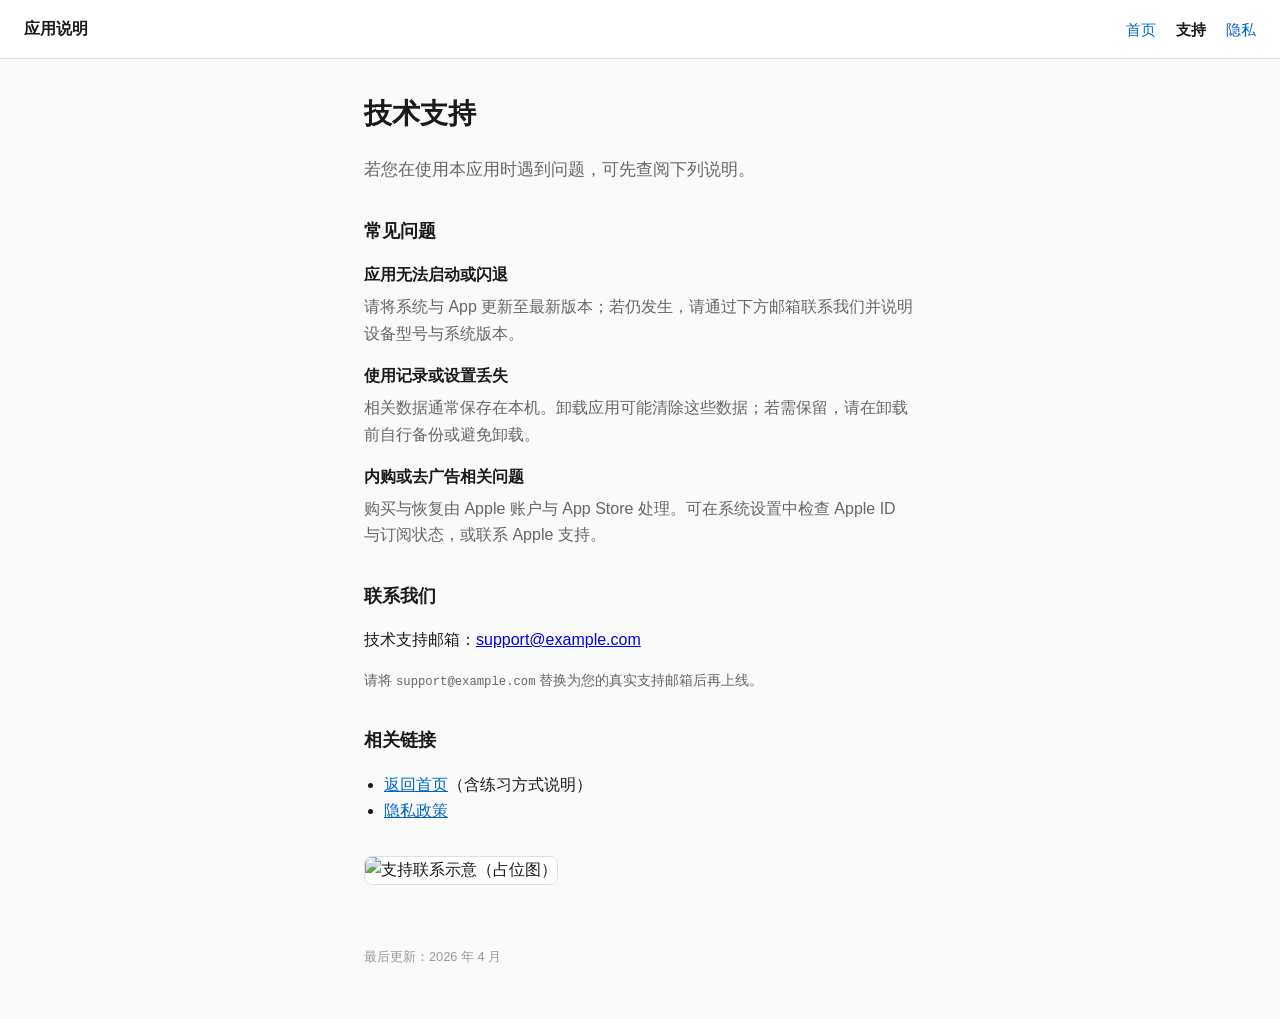
==== mental-arithmetic/support.html @ 2cfdb201 "update struct" ====
<!DOCTYPE html>
<html lang="zh-CN">
<head>
  <meta charset="UTF-8">
  <meta name="viewport" content="width=device-width, initial-scale=1.0">
  <title>技术支持</title>
  <link rel="stylesheet" href="site.css">
</head>
<body>
  <header class="site-header">
    <a class="logo" href="index.html">应用说明</a>
    <nav class="nav">
      <a href="index.html">首页</a>
      <a href="support.html" aria-current="page">支持</a>
      <a href="privacy.html">隐私</a>
    </nav>
  </header>

  <main class="main narrow">
    <h1>技术支持</h1>
    <p class="lead">若您在使用本应用时遇到问题，可先查阅下列说明。</p>

    <section>
      <h2>常见问题</h2>
      <dl class="faq">
        <dt>应用无法启动或闪退</dt>
        <dd>请将系统与 App 更新至最新版本；若仍发生，请通过下方邮箱联系我们并说明设备型号与系统版本。</dd>
        <dt>使用记录或设置丢失</dt>
        <dd>相关数据通常保存在本机。卸载应用可能清除这些数据；若需保留，请在卸载前自行备份或避免卸载。</dd>
        <dt>内购或去广告相关问题</dt>
        <dd>购买与恢复由 Apple 账户与 App Store 处理。可在系统设置中检查 Apple ID 与订阅状态，或联系 Apple 支持。</dd>
      </dl>
    </section>

    <section>
      <h2>联系我们</h2>
      <p>技术支持邮箱：<a href="mailto:support@example.com">support@example.com</a></p>
      <p class="note">请将 <code>support@example.com</code> 替换为您的真实支持邮箱后再上线。</p>
    </section>

    <section>
      <h2>相关链接</h2>
      <ul class="link-list">
        <li><a href="index.html">返回首页</a>（含练习方式说明）</li>
        <li><a href="privacy.html">隐私政策</a></li>
      </ul>
    </section>

    <figure class="inline-figure">
      <img src="images/support-contact.svg" width="240" height="120" alt="支持联系示意（占位图）">
    </figure>
  </main>

  <footer class="site-footer">
    <p>最后更新：2026 年 4 月</p>
  </footer>
</body>
</html>
---- mental-arithmetic/site.css ----
:root {
  --text: #1a1a1a;
  --muted: #666;
  --border: #e0e0e0;
  --bg: #fafafa;
  --accent: #0066cc;
  --max: 720px;
  --narrow: 600px;
}

*,
*::before,
*::after {
  box-sizing: border-box;
}

body {
  margin: 0;
  font-family: -apple-system, BlinkMacSystemFont, "Segoe UI", Roboto, "Helvetica Neue", Arial, sans-serif;
  color: var(--text);
  line-height: 1.65;
  background: var(--bg);
}

.site-header {
  display: flex;
  flex-wrap: wrap;
  align-items: center;
  justify-content: space-between;
  gap: 12px;
  padding: 16px 24px;
  background: #fff;
  border-bottom: 1px solid var(--border);
}

.logo {
  font-weight: 600;
  color: var(--text);
  text-decoration: none;
}

.nav {
  display: flex;
  gap: 20px;
}

.nav a {
  color: var(--accent);
  text-decoration: none;
  font-size: 0.95rem;
}

.nav a:hover {
  text-decoration: underline;
}

.nav a[aria-current="page"] {
  font-weight: 600;
  color: var(--text);
}

.main {
  max-width: var(--max);
  margin: 0 auto;
  padding: 32px 24px 48px;
}

.main.narrow {
  max-width: var(--narrow);
}

h1 {
  font-size: 1.75rem;
  margin-top: 0;
}

h2 {
  font-size: 1.15rem;
  margin-top: 2rem;
}

.lead {
  font-size: 1.05rem;
  color: var(--muted);
}

.hero {
  display: flex;
  flex-wrap: wrap;
  align-items: center;
  gap: 24px;
  margin-bottom: 40px;
}

.hero-text {
  flex: 1 1 240px;
}

.hero-figure {
  margin: 0;
  flex: 0 0 auto;
}

.hero-figure img {
  display: block;
  border-radius: 12px;
  border: 1px solid var(--border);
  background: #fff;
}

.cards .steps {
  padding-left: 1.25rem;
}

.cards .steps li {
  margin-bottom: 0.5rem;
}

.gallery {
  display: flex;
  flex-wrap: wrap;
  gap: 16px;
  margin-top: 24px;
}

.gallery img {
  border-radius: 8px;
  border: 1px solid var(--border);
  background: #fff;
}

.links-grid {
  margin-top: 48px;
  padding-top: 24px;
  border-top: 1px solid var(--border);
}

.link-list {
  padding-left: 1.25rem;
}

.link-list a {
  color: var(--accent);
}

.faq dt {
  font-weight: 600;
  margin-top: 1rem;
}

.faq dd {
  margin: 0.35rem 0 0;
  color: var(--muted);
}

.note {
  font-size: 0.9rem;
  color: var(--muted);
}

.note code {
  font-size: 0.85em;
}

.inline-figure {
  margin: 2rem 0 0;
}

.inline-figure img {
  border-radius: 8px;
  border: 1px solid var(--border);
  background: #fff;
}

.site-footer {
  max-width: var(--max);
  margin: 0 auto;
  padding: 0 24px 40px;
  font-size: 0.8rem;
  color: #999;
}

.main.narrow + .site-footer {
  max-width: var(--narrow);
}
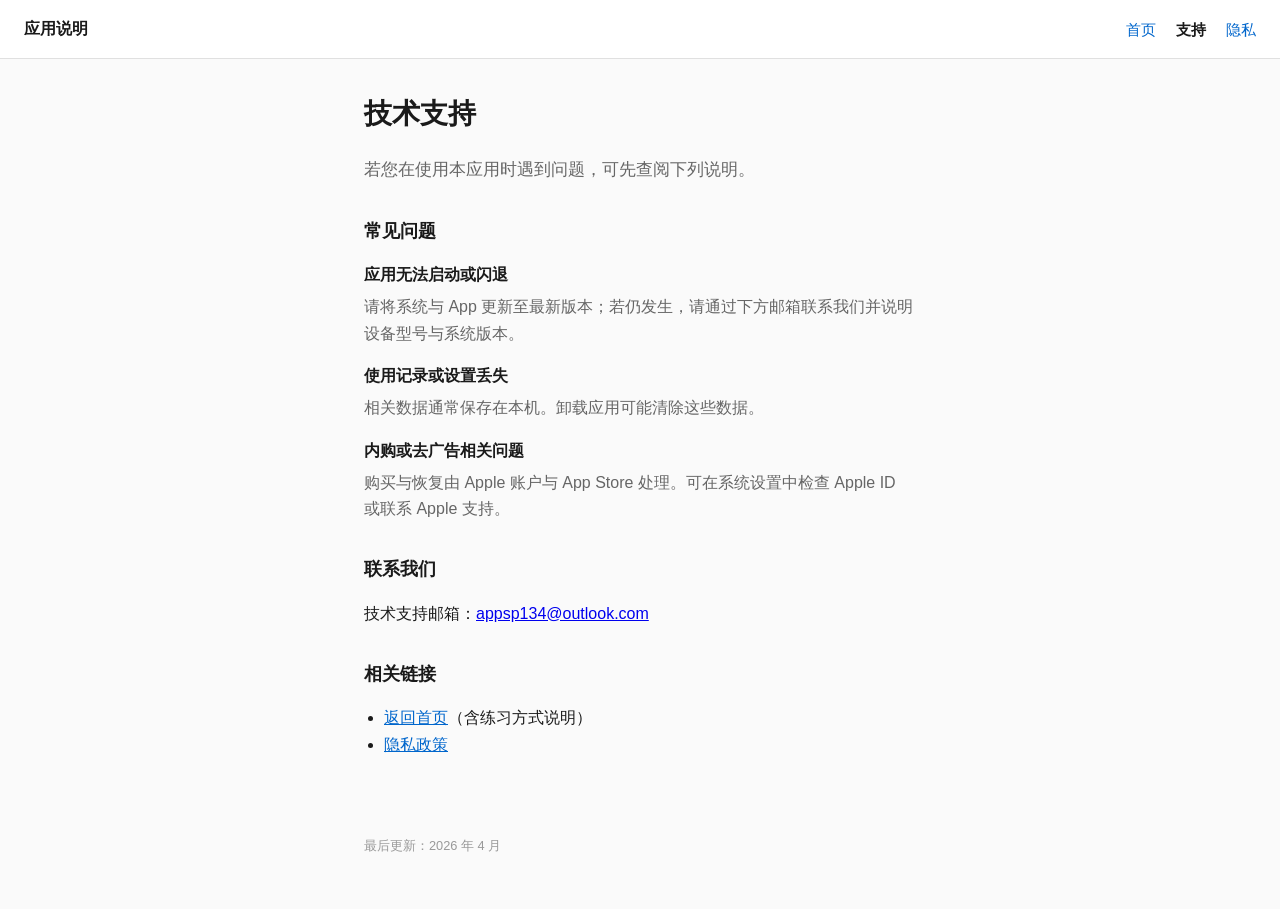
==== commit 6ebb54fc: "更新支持信息" ====
--- a/mental-arithmetic/support.html
+++ b/mental-arithmetic/support.html
@@ -26,16 +26,15 @@
         <dt>应用无法启动或闪退</dt>
         <dd>请将系统与 App 更新至最新版本；若仍发生，请通过下方邮箱联系我们并说明设备型号与系统版本。</dd>
         <dt>使用记录或设置丢失</dt>
-        <dd>相关数据通常保存在本机。卸载应用可能清除这些数据；若需保留，请在卸载前自行备份或避免卸载。</dd>
+        <dd>相关数据通常保存在本机。卸载应用可能清除这些数据。</dd>
         <dt>内购或去广告相关问题</dt>
-        <dd>购买与恢复由 Apple 账户与 App Store 处理。可在系统设置中检查 Apple ID 与订阅状态，或联系 Apple 支持。</dd>
+        <dd>购买与恢复由 Apple 账户与 App Store 处理。可在系统设置中检查 Apple ID 或联系 Apple 支持。</dd>
       </dl>
     </section>
-
+    
     <section>
       <h2>联系我们</h2>
-      <p>技术支持邮箱：<a href="mailto:support@example.com">support@example.com</a></p>
-      <p class="note">请将 <code>support@example.com</code> 替换为您的真实支持邮箱后再上线。</p>
+      <p>技术支持邮箱：<a href="mailto:appsp134@outlook.com">appsp134@outlook.com</a></p>
     </section>
 
     <section>
@@ -45,10 +44,6 @@
         <li><a href="privacy.html">隐私政策</a></li>
       </ul>
     </section>
-
-    <figure class="inline-figure">
-      <img src="images/support-contact.svg" width="240" height="120" alt="支持联系示意（占位图）">
-    </figure>
   </main>
 
   <footer class="site-footer">
